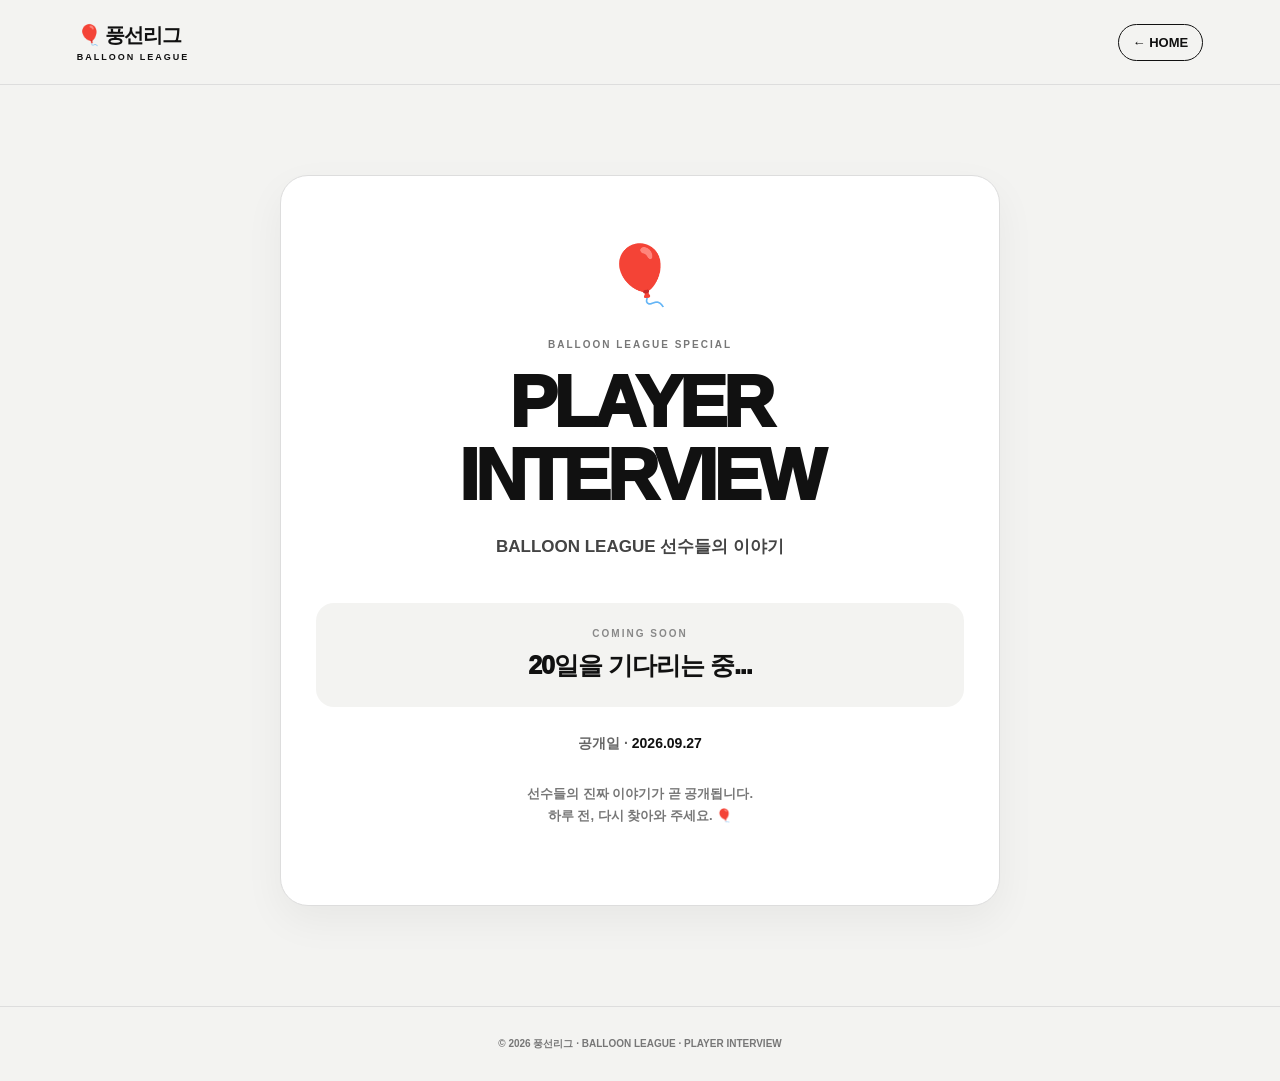
==== interview.html @ 8412a6e1 "Create interview.html" ====
<!doctype html>
<html lang="ko">
<head>
<meta charset="utf-8">
<meta name="viewport" content="width=device-width,initial-scale=1">

<meta name="description" content="풍선리그 선수 인터뷰 공개 예정">
<title>PLAYER INTERVIEW | BALLOON LEAGUE</title>

<style>

/* =========================
   BALLOON LEAGUE
   PLAYER INTERVIEW TEASER
========================= */

* {
  box-sizing: border-box;
}

html {
  scroll-behavior: smooth;
}

body {
  margin: 0;
  min-height: 100vh;
  background: #f3f3f1;
  color: #111;
  font-family: Arial, "Noto Sans KR", sans-serif;
  display: flex;
  flex-direction: column;
}


/* =========================
   HEADER
========================= */

.header {
  width: 100%;
  padding: 22px 6%;
  display: flex;
  align-items: center;
  justify-content: space-between;
  border-bottom: 1px solid #ddd;
  background: #f3f3f1;
}

.logo {
  color: #111;
  text-decoration: none;
  font-weight: 900;
  font-size: 20px;
  letter-spacing: -1px;
}

.logo small {
  display: block;
  margin-top: 3px;
  font-size: 9px;
  letter-spacing: 2px;
  font-weight: 700;
}

.back {
  color: #111;
  text-decoration: none;
  font-size: 13px;
  font-weight: 800;
  border: 1px solid #111;
  padding: 10px 14px;
  border-radius: 999px;
  transition: .2s ease;
}

.back:hover {
  background: #111;
  color: #fff;
}


/* =========================
   MAIN
========================= */

.teaser {
  flex: 1;
  width: min(900px, 90%);
  margin: 0 auto;
  padding: 90px 20px 100px;

  display: flex;
  align-items: center;
  justify-content: center;
  text-align: center;
}

.teaser-box {
  width: 100%;
  max-width: 720px;
  padding: 65px 35px;

  background: #fff;
  border: 1px solid #ddd;
  border-radius: 28px;

  box-shadow: 0 15px 40px rgba(0,0,0,.05);
}


/* =========================
   BALLOON
========================= */

.balloon {
  font-size: 58px;
  margin-bottom: 25px;
}


/* =========================
   LABEL
========================= */

.label {
  display: inline-block;
  margin-bottom: 18px;

  font-size: 10px;
  font-weight: 900;
  letter-spacing: 2px;
  color: #777;
}


/* =========================
   TITLE
========================= */

.teaser-box h1 {
  margin: 0;

  font-size: clamp(42px, 8vw, 72px);
  line-height: .95;
  font-weight: 1000;

  letter-spacing: -4px;
}

.teaser-box h1 em {
  display: block;
  margin-top: 5px;

  font-style: normal;
}


/* =========================
   SUBTITLE
========================= */

.subtitle {
  margin: 25px 0 0;

  font-size: 17px;
  font-weight: 700;
  color: #444;
}


/* =========================
   WAITING MESSAGE
========================= */

.waiting {
  margin: 45px auto 0;
  padding: 25px;

  background: #f3f3f1;
  border-radius: 18px;
}

.waiting small {
  display: block;

  margin-bottom: 10px;

  font-size: 10px;
  font-weight: 900;
  letter-spacing: 2px;
  color: #888;
}

.waiting strong {
  display: block;

  font-size: 25px;
  font-weight: 1000;
  letter-spacing: -1px;
}


/* =========================
   DATE
========================= */

.date {
  margin-top: 28px;

  font-size: 14px;
  font-weight: 800;
  color: #666;
}

.date strong {
  color: #111;
}


/* =========================
   MESSAGE
========================= */

.message {
  margin-top: 30px;

  font-size: 13px;
  line-height: 1.7;
  color: #777;
  font-weight: 600;
}


/* =========================
   FOOTER
========================= */

footer {
  padding: 30px 20px;

  text-align: center;

  border-top: 1px solid #ddd;

  color: #777;
  font-size: 10px;
  font-weight: 700;
}


/* =========================
   MOBILE
========================= */

@media (max-width: 600px) {

  .header {
    padding: 18px 5%;
  }

  .logo {
    font-size: 17px;
  }

  .back {
    font-size: 11px;
    padding: 8px 11px;
  }

  .teaser {
    width: 94%;
    padding: 55px 10px 70px;
  }

  .teaser-box {
    padding: 50px 22px;
    border-radius: 22px;
  }

  .balloon {
    font-size: 48px;
  }

  .teaser-box h1 {
    font-size: 48px;
    letter-spacing: -3px;
  }

  .subtitle {
    font-size: 14px;
  }

  .waiting {
    margin-top: 35px;
    padding: 21px;
  }

  .waiting strong {
    font-size: 21px;
  }

}

</style>
</head>


<body>


<!-- =========================
     HEADER
========================= -->

<header class="header">

  <a class="logo" href="index.html">
    🎈 풍선리그
    <small>BALLOON LEAGUE</small>
  </a>

  <a class="back" href="index.html">
    ← HOME
  </a>

</header>


<!-- =========================
     TEASER
========================= -->

<main class="teaser">

  <section class="teaser-box">

    <div class="balloon">
      🎈
    </div>

    <span class="label">
      BALLOON LEAGUE SPECIAL
    </span>

    <h1>
      PLAYER
      <em>INTERVIEW</em>
    </h1>

    <p class="subtitle">
      BALLOON LEAGUE 선수들의 이야기
    </p>


    <!-- WAITING -->

    <div class="waiting">

      <small>
        COMING SOON
      </small>

      <strong>
        20일을 기다리는 중...
      </strong>

    </div>


    <!-- DATE -->

    <div class="date">
      공개일 · <strong>2026.09.27</strong>
    </div>


    <!-- MESSAGE -->

    <p class="message">
      선수들의 진짜 이야기가 곧 공개됩니다.<br>
      하루 전, 다시 찾아와 주세요. 🎈
    </p>

  </section>

</main>


<!-- =========================
     FOOTER
========================= -->

<footer>
  © 2026 풍선리그 · BALLOON LEAGUE · PLAYER INTERVIEW
</footer>


</body>
</html>
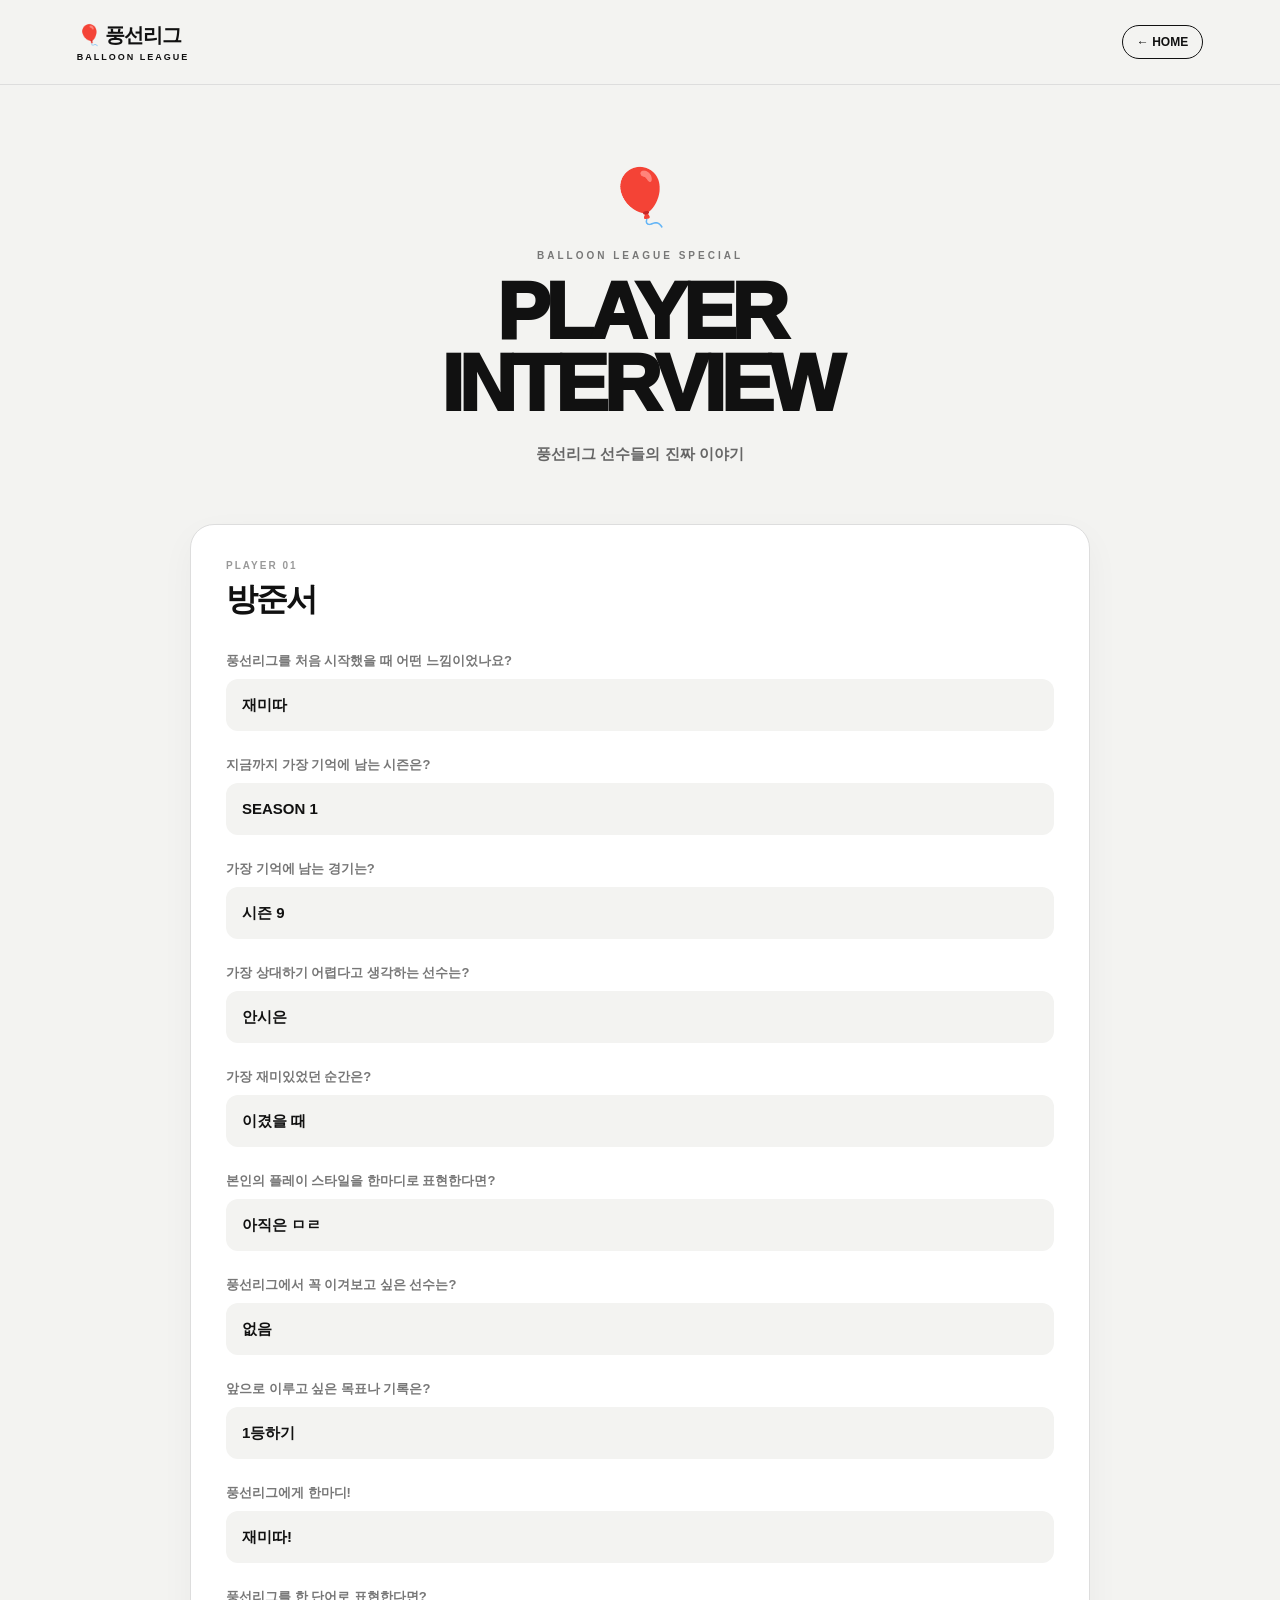
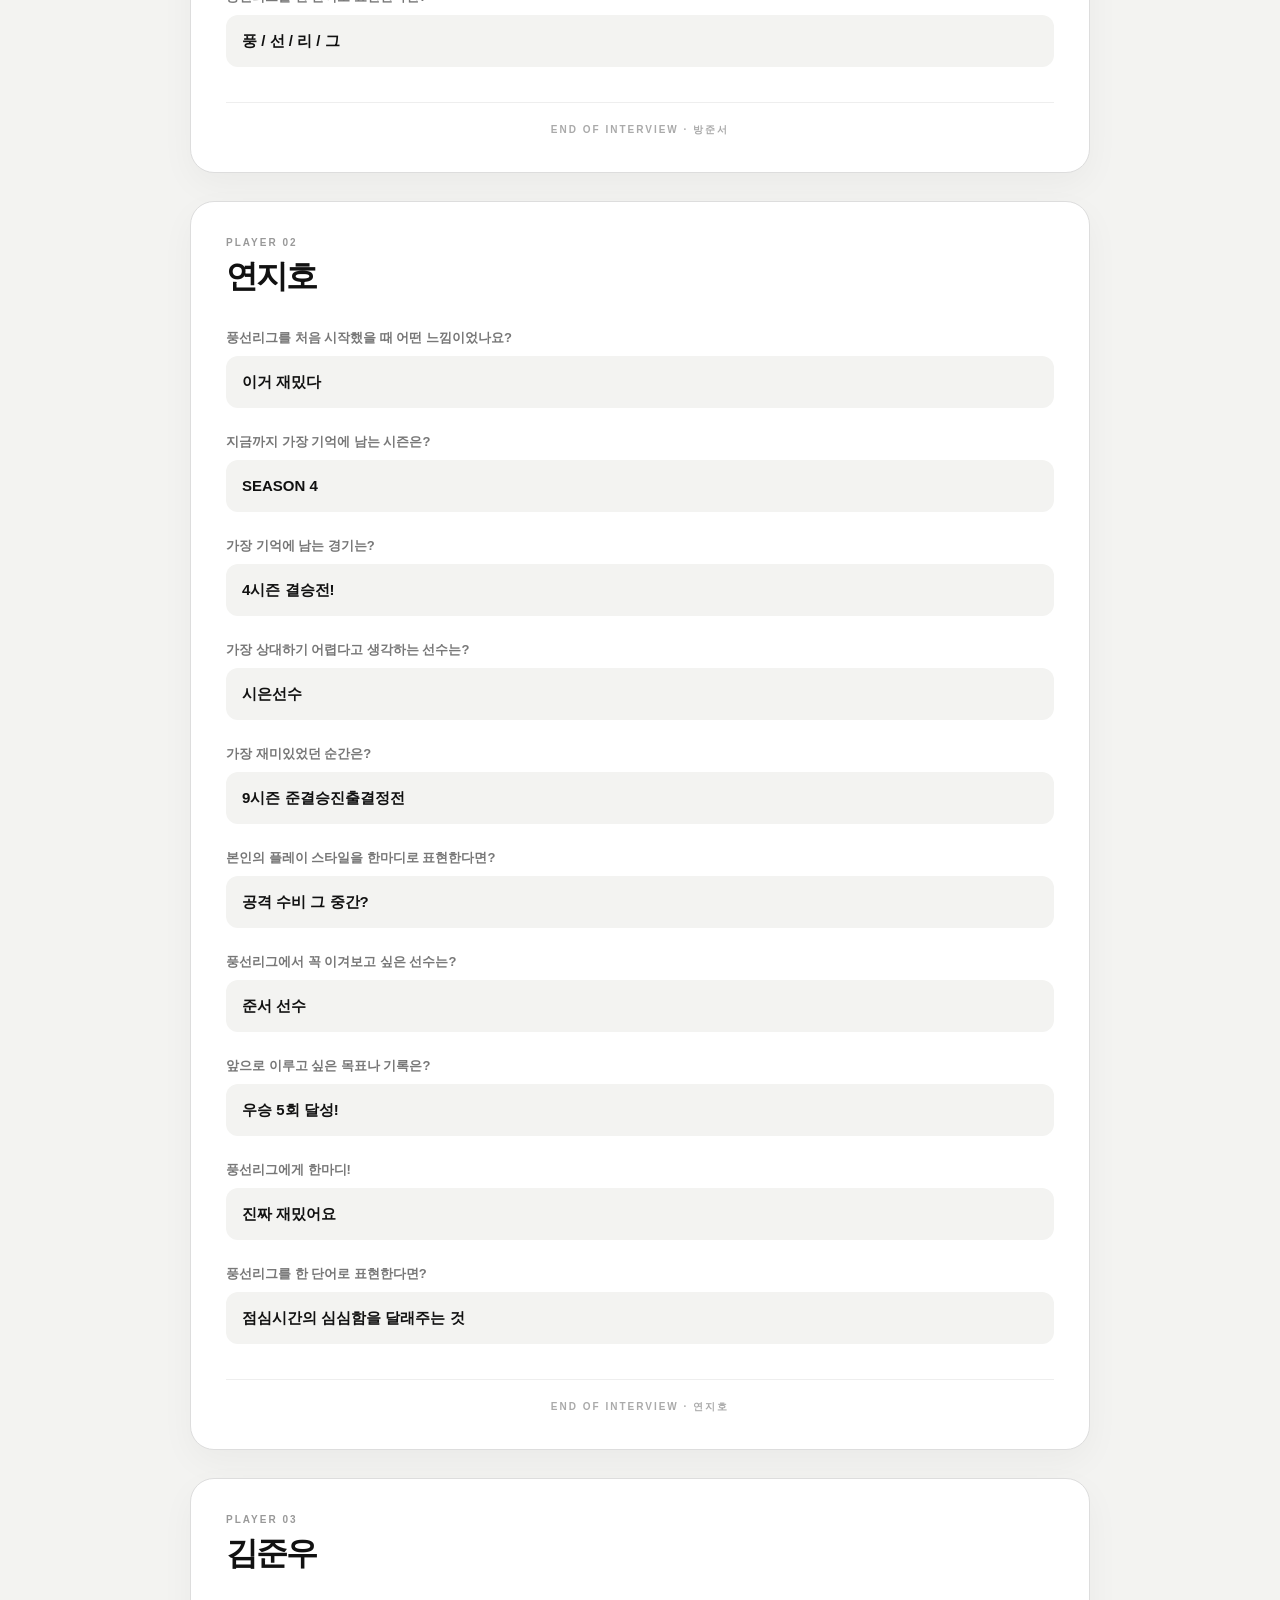
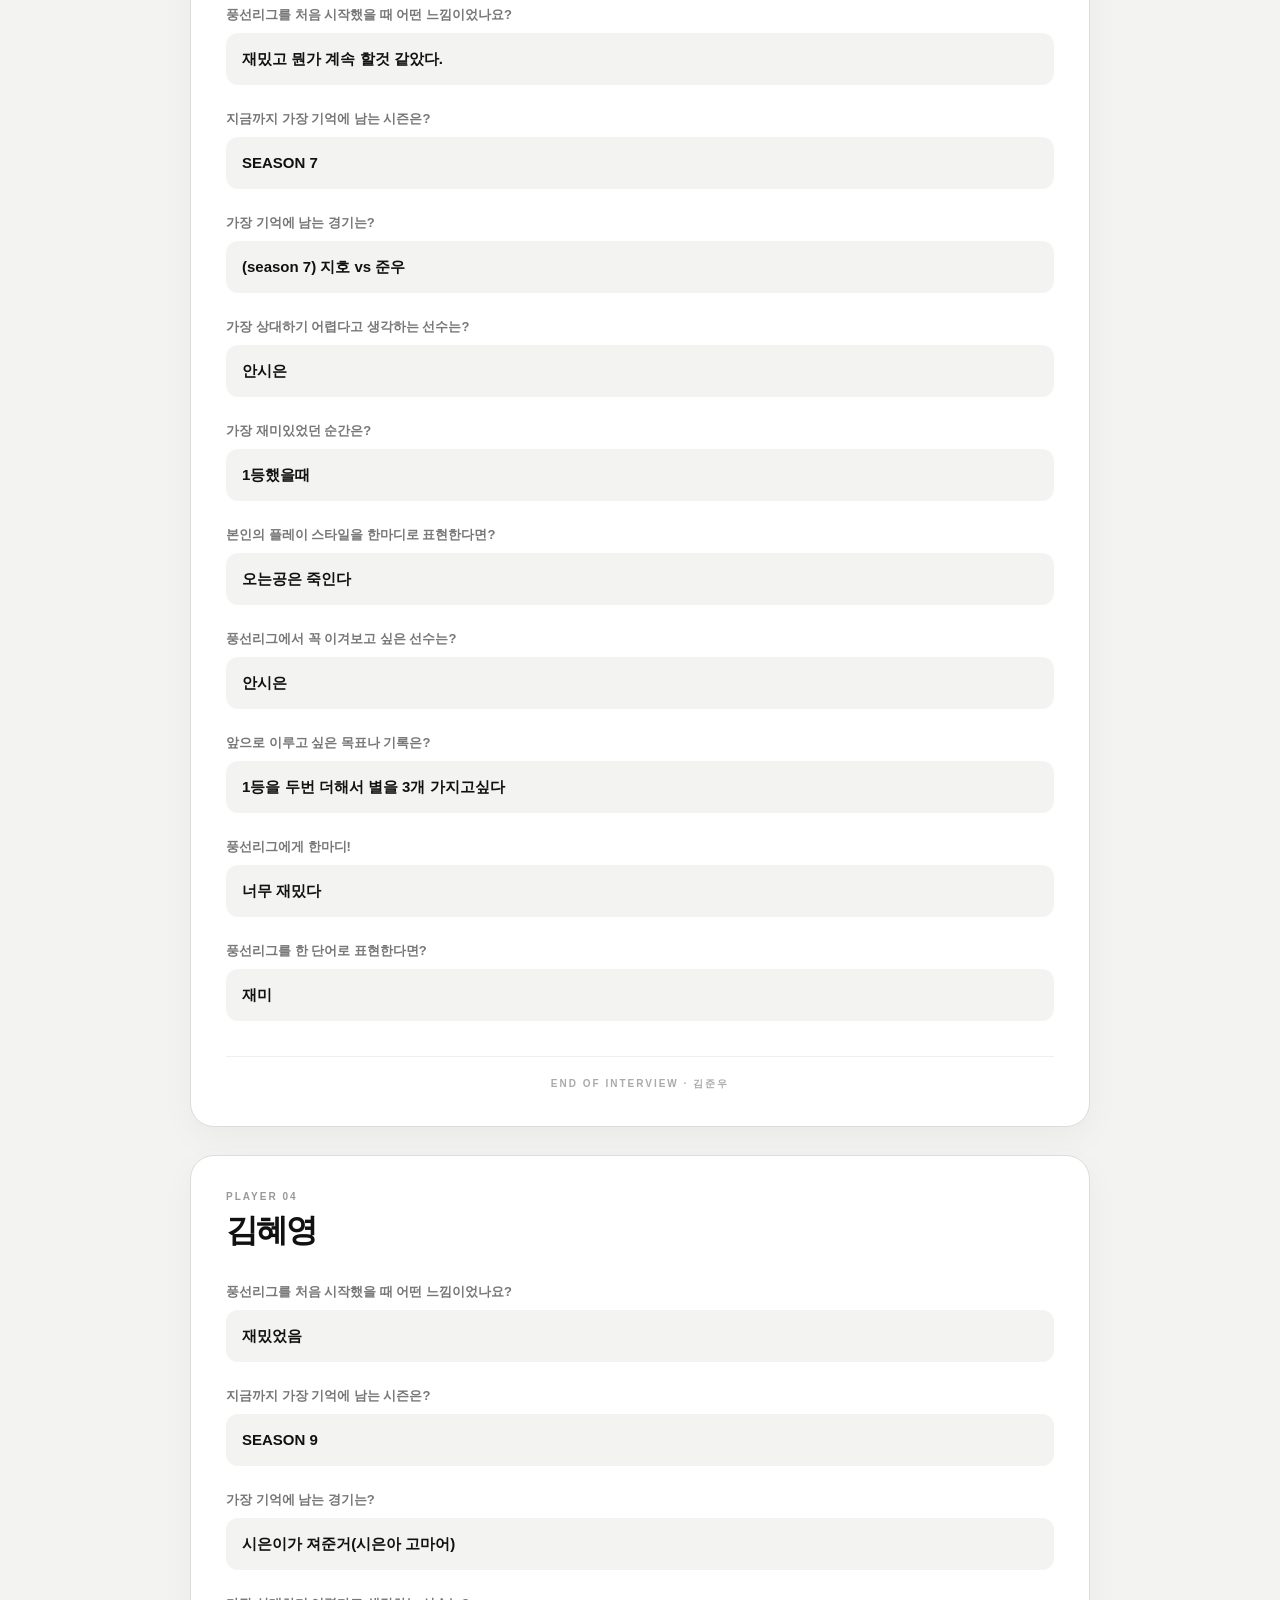
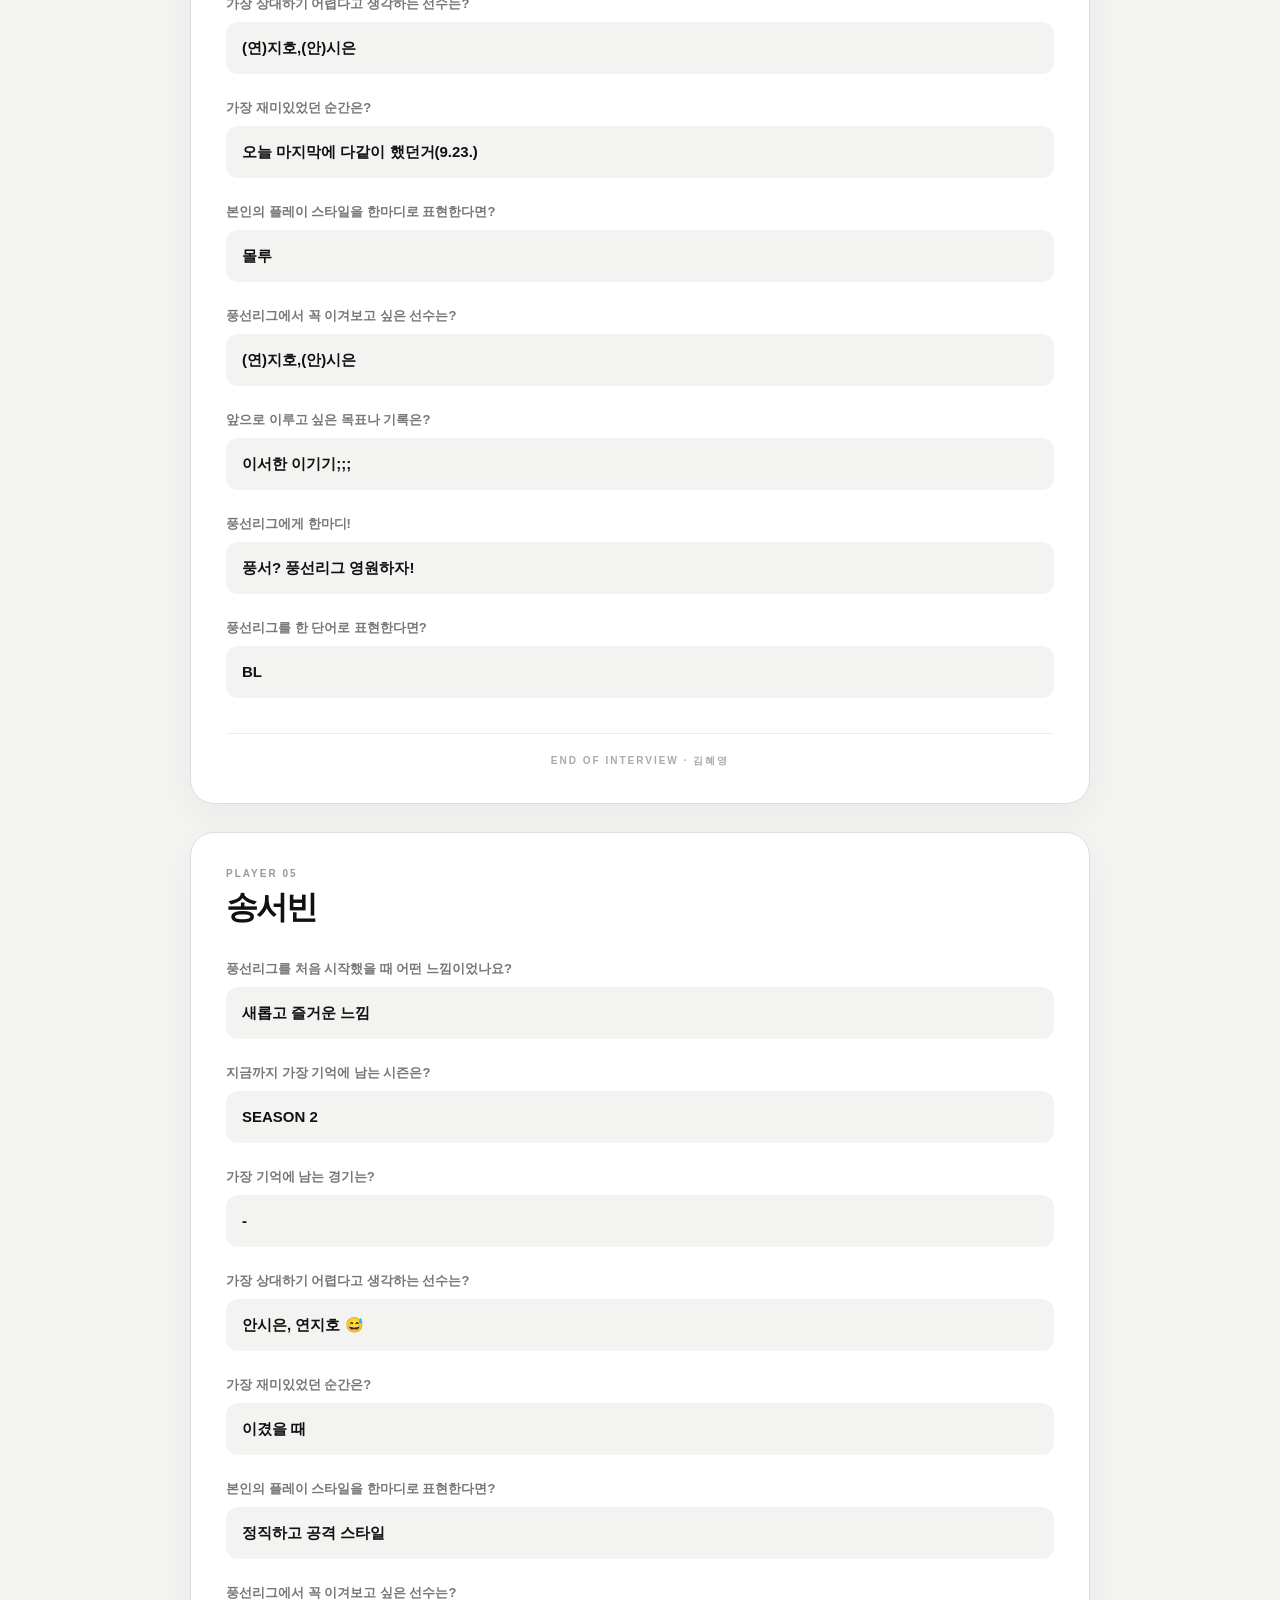
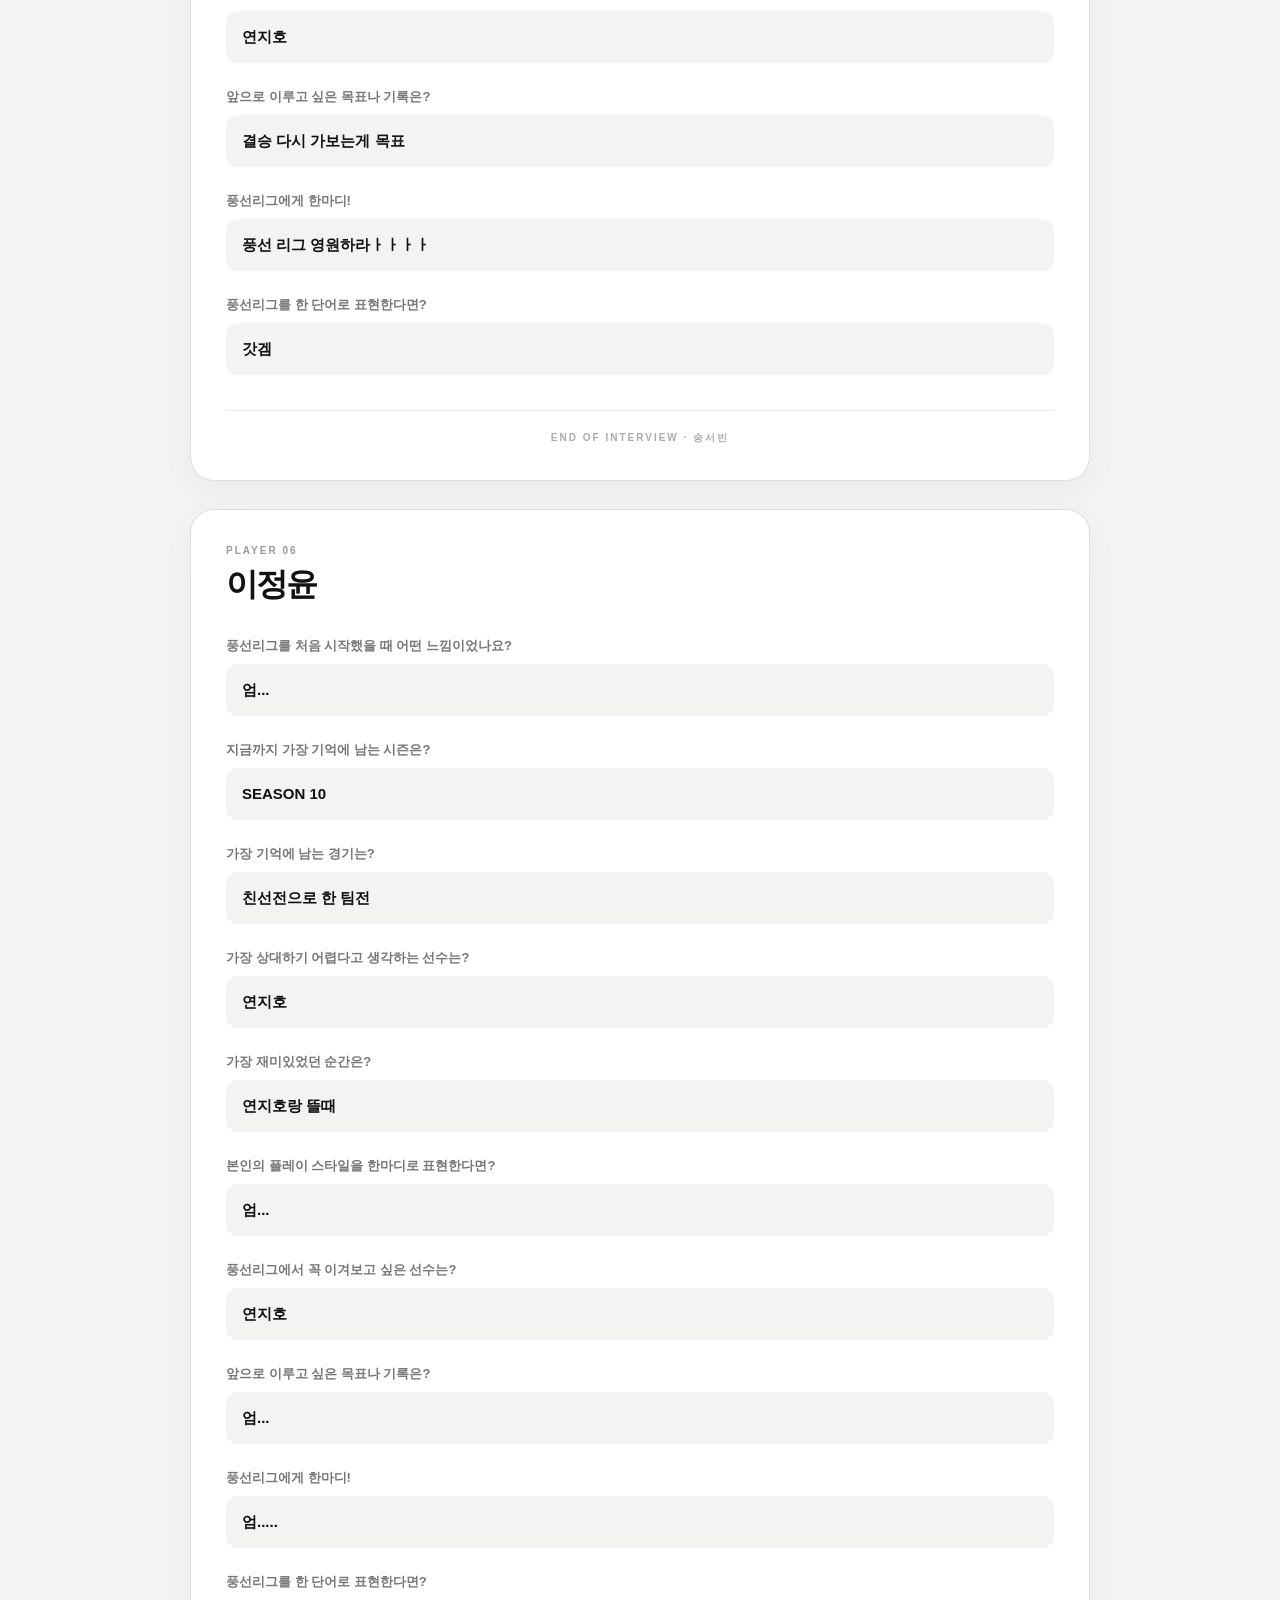
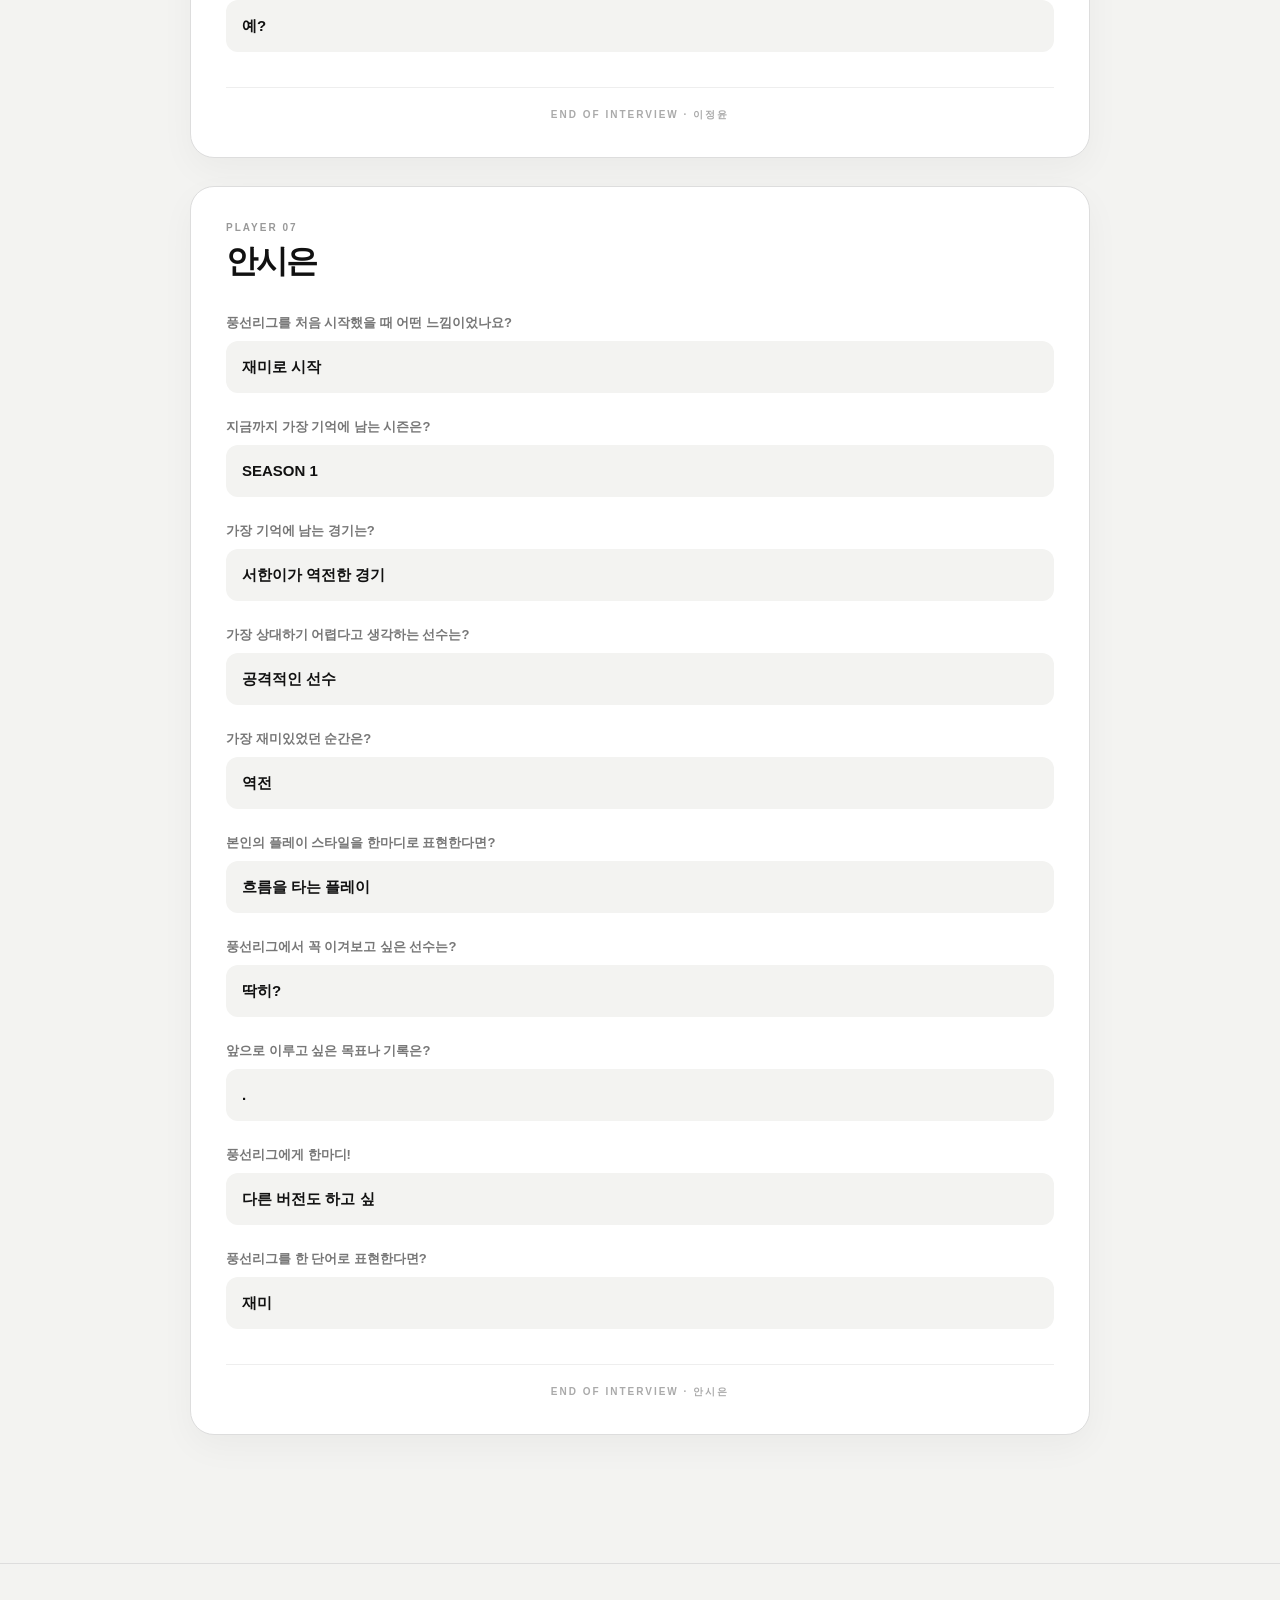
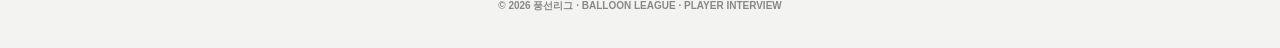
==== commit db936bca: "Update interview.html" ====
--- a/interview.html
+++ b/interview.html
@@ -4,14 +4,13 @@
 <meta charset="utf-8">
 <meta name="viewport" content="width=device-width,initial-scale=1">
 
-<meta name="description" content="풍선리그 선수 인터뷰 공개 예정">
+<meta name="description" content="BALLOON LEAGUE PLAYER INTERVIEW">
 <title>PLAYER INTERVIEW | BALLOON LEAGUE</title>
 
 <style>
 
 /* =========================
-   BALLOON LEAGUE
-   PLAYER INTERVIEW TEASER
+   BASIC
 ========================= */
 
 * {
@@ -24,12 +23,9 @@
 
 body {
   margin: 0;
-  min-height: 100vh;
   background: #f3f3f1;
   color: #111;
   font-family: Arial, "Noto Sans KR", sans-serif;
-  display: flex;
-  flex-direction: column;
 }
 
 
@@ -38,20 +34,19 @@
 ========================= */
 
 .header {
-  width: 100%;
   padding: 22px 6%;
+  border-bottom: 1px solid #ddd;
   display: flex;
   align-items: center;
   justify-content: space-between;
-  border-bottom: 1px solid #ddd;
   background: #f3f3f1;
 }
 
 .logo {
+  text-decoration: none;
   color: #111;
-  text-decoration: none;
+  font-size: 20px;
   font-weight: 900;
-  font-size: 20px;
   letter-spacing: -1px;
 }
 
@@ -60,175 +55,141 @@
   margin-top: 3px;
   font-size: 9px;
   letter-spacing: 2px;
+}
+
+.back {
+  text-decoration: none;
+  color: #111;
+  border: 1px solid #111;
+  border-radius: 999px;
+  padding: 9px 14px;
+  font-size: 12px;
+  font-weight: 800;
+}
+
+
+/* =========================
+   HERO
+========================= */
+
+.hero {
+  text-align: center;
+  padding: 80px 20px 60px;
+}
+
+.hero-balloon {
+  font-size: 55px;
+  margin-bottom: 20px;
+}
+
+.hero-label {
+  font-size: 10px;
+  letter-spacing: 3px;
+  font-weight: 900;
+  color: #777;
+}
+
+.hero h1 {
+  margin: 15px 0 10px;
+  font-size: clamp(45px, 9vw, 80px);
+  line-height: .9;
+  letter-spacing: -5px;
+  font-weight: 1000;
+}
+
+.hero h1 span {
+  display: block;
+}
+
+.hero p {
+  margin: 25px 0 0;
+  color: #666;
+  font-size: 15px;
   font-weight: 700;
 }
 
-.back {
-  color: #111;
-  text-decoration: none;
-  font-size: 13px;
-  font-weight: 800;
-  border: 1px solid #111;
-  padding: 10px 14px;
-  border-radius: 999px;
-  transition: .2s ease;
-}
-
-.back:hover {
-  background: #111;
-  color: #fff;
-}
-
 
 /* =========================
-   MAIN
+   INTERVIEW LIST
 ========================= */
 
-.teaser {
-  flex: 1;
-  width: min(900px, 90%);
+.interviews {
+  width: min(900px, 92%);
   margin: 0 auto;
-  padding: 90px 20px 100px;
-
-  display: flex;
-  align-items: center;
-  justify-content: center;
-  text-align: center;
-}
-
-.teaser-box {
-  width: 100%;
-  max-width: 720px;
-  padding: 65px 35px;
-
+  padding-bottom: 100px;
+}
+
+
+/* =========================
+   PLAYER CARD
+========================= */
+
+.player-card {
   background: #fff;
   border: 1px solid #ddd;
-  border-radius: 28px;
-
-  box-shadow: 0 15px 40px rgba(0,0,0,.05);
+  border-radius: 24px;
+  padding: 35px;
+  margin-bottom: 28px;
+  box-shadow: 0 12px 35px rgba(0,0,0,.04);
+}
+
+.player-number {
+  font-size: 10px;
+  letter-spacing: 2px;
+  font-weight: 900;
+  color: #999;
+}
+
+.player-name {
+  margin: 7px 0 30px;
+  font-size: 32px;
+  font-weight: 1000;
+  letter-spacing: -2px;
 }
 
 
 /* =========================
-   BALLOON
+   QUESTION
 ========================= */
 
-.balloon {
-  font-size: 58px;
-  margin-bottom: 25px;
+.question {
+  margin-top: 25px;
+}
+
+.question:first-of-type {
+  margin-top: 0;
+}
+
+.question-title {
+  margin-bottom: 9px;
+  font-size: 13px;
+  font-weight: 900;
+  color: #777;
+}
+
+.answer {
+  padding: 14px 16px;
+  background: #f3f3f1;
+  border-radius: 12px;
+  font-size: 15px;
+  line-height: 1.6;
+  font-weight: 700;
 }
 
 
 /* =========================
-   LABEL
+   DIVIDER
 ========================= */
 
-.label {
-  display: inline-block;
-  margin-bottom: 18px;
-
+.interview-end {
+  margin-top: 35px;
+  padding-top: 20px;
+  border-top: 1px solid #eee;
+  text-align: center;
   font-size: 10px;
+  letter-spacing: 2px;
+  color: #aaa;
   font-weight: 900;
-  letter-spacing: 2px;
-  color: #777;
-}
-
-
-/* =========================
-   TITLE
-========================= */
-
-.teaser-box h1 {
-  margin: 0;
-
-  font-size: clamp(42px, 8vw, 72px);
-  line-height: .95;
-  font-weight: 1000;
-
-  letter-spacing: -4px;
-}
-
-.teaser-box h1 em {
-  display: block;
-  margin-top: 5px;
-
-  font-style: normal;
-}
-
-
-/* =========================
-   SUBTITLE
-========================= */
-
-.subtitle {
-  margin: 25px 0 0;
-
-  font-size: 17px;
-  font-weight: 700;
-  color: #444;
-}
-
-
-/* =========================
-   WAITING MESSAGE
-========================= */
-
-.waiting {
-  margin: 45px auto 0;
-  padding: 25px;
-
-  background: #f3f3f1;
-  border-radius: 18px;
-}
-
-.waiting small {
-  display: block;
-
-  margin-bottom: 10px;
-
-  font-size: 10px;
-  font-weight: 900;
-  letter-spacing: 2px;
-  color: #888;
-}
-
-.waiting strong {
-  display: block;
-
-  font-size: 25px;
-  font-weight: 1000;
-  letter-spacing: -1px;
-}
-
-
-/* =========================
-   DATE
-========================= */
-
-.date {
-  margin-top: 28px;
-
-  font-size: 14px;
-  font-weight: 800;
-  color: #666;
-}
-
-.date strong {
-  color: #111;
-}
-
-
-/* =========================
-   MESSAGE
-========================= */
-
-.message {
-  margin-top: 30px;
-
-  font-size: 13px;
-  line-height: 1.7;
-  color: #777;
-  font-weight: 600;
 }
 
 
@@ -237,13 +198,10 @@
 ========================= */
 
 footer {
-  padding: 30px 20px;
-
+  padding: 35px 20px;
+  border-top: 1px solid #ddd;
   text-align: center;
-
-  border-top: 1px solid #ddd;
-
-  color: #777;
+  color: #888;
   font-size: 10px;
   font-weight: 700;
 }
@@ -268,38 +226,32 @@
     padding: 8px 11px;
   }
 
-  .teaser {
-    width: 94%;
-    padding: 55px 10px 70px;
+  .hero {
+    padding: 55px 15px 45px;
   }
 
-  .teaser-box {
-    padding: 50px 22px;
-    border-radius: 22px;
+  .hero h1 {
+    font-size: 52px;
+    letter-spacing: -4px;
   }
 
-  .balloon {
-    font-size: 48px;
+  .player-card {
+    padding: 25px 20px;
+    border-radius: 20px;
   }
 
-  .teaser-box h1 {
-    font-size: 48px;
-    letter-spacing: -3px;
+  .player-name {
+    font-size: 27px;
   }
 
-  .subtitle {
+  .question-title {
+    font-size: 12px;
+  }
+
+  .answer {
     font-size: 14px;
   }
 
-  .waiting {
-    margin-top: 35px;
-    padding: 21px;
-  }
-
-  .waiting strong {
-    font-size: 21px;
-  }
-
 }
 
 </style>
@@ -315,12 +267,12 @@
 
 <header class="header">
 
-  <a class="logo" href="index.html">
+  <a href="index.html" class="logo">
     🎈 풍선리그
     <small>BALLOON LEAGUE</small>
   </a>
 
-  <a class="back" href="index.html">
+  <a href="index.html" class="back">
     ← HOME
   </a>
 
@@ -328,61 +280,572 @@
 
 
 <!-- =========================
-     TEASER
-========================= -->
-
-<main class="teaser">
-
-  <section class="teaser-box">
-
-    <div class="balloon">
-      🎈
-    </div>
-
-    <span class="label">
-      BALLOON LEAGUE SPECIAL
-    </span>
-
-    <h1>
-      PLAYER
-      <em>INTERVIEW</em>
-    </h1>
-
-    <p class="subtitle">
-      BALLOON LEAGUE 선수들의 이야기
-    </p>
-
-
-    <!-- WAITING -->
-
-    <div class="waiting">
-
-      <small>
-        COMING SOON
-      </small>
-
-      <strong>
-        20일을 기다리는 중...
-      </strong>
-
-    </div>
-
-
-    <!-- DATE -->
-
-    <div class="date">
-      공개일 · <strong>2026.09.27</strong>
-    </div>
-
-
-    <!-- MESSAGE -->
-
-    <p class="message">
-      선수들의 진짜 이야기가 곧 공개됩니다.<br>
-      하루 전, 다시 찾아와 주세요. 🎈
-    </p>
-
-  </section>
+     HERO
+========================= -->
+
+<section class="hero">
+
+  <div class="hero-balloon">🎈</div>
+
+  <div class="hero-label">
+    BALLOON LEAGUE SPECIAL
+  </div>
+
+  <h1>
+    PLAYER
+    <span>INTERVIEW</span>
+  </h1>
+
+  <p>
+    풍선리그 선수들의 진짜 이야기
+  </p>
+
+</section>
+
+
+<!-- =========================
+     INTERVIEWS
+========================= -->
+
+<main class="interviews">
+
+
+<!-- =========================
+     PLAYER 01
+========================= -->
+
+<article class="player-card">
+
+  <div class="player-number">
+    PLAYER 01
+  </div>
+
+  <h2 class="player-name">
+    방준서
+  </h2>
+
+  <div class="question">
+    <div class="question-title">
+      풍선리그를 처음 시작했을 때 어떤 느낌이었나요?
+    </div>
+    <div class="answer">
+      재미따
+    </div>
+  </div>
+
+  <div class="question">
+    <div class="question-title">
+      지금까지 가장 기억에 남는 시즌은?
+    </div>
+    <div class="answer">
+      SEASON 1
+    </div>
+  </div>
+
+  <div class="question">
+    <div class="question-title">
+      가장 기억에 남는 경기는?
+    </div>
+    <div class="answer">
+      시즌 9
+    </div>
+  </div>
+
+  <div class="question">
+    <div class="question-title">
+      가장 상대하기 어렵다고 생각하는 선수는?
+    </div>
+    <div class="answer">
+      안시은
+    </div>
+  </div>
+
+  <div class="question">
+    <div class="question-title">
+      가장 재미있었던 순간은?
+    </div>
+    <div class="answer">
+      이겼을 때
+    </div>
+  </div>
+
+  <div class="question">
+    <div class="question-title">
+      본인의 플레이 스타일을 한마디로 표현한다면?
+    </div>
+    <div class="answer">
+      아직은 ㅁㄹ
+    </div>
+  </div>
+
+  <div class="question">
+    <div class="question-title">
+      풍선리그에서 꼭 이겨보고 싶은 선수는?
+    </div>
+    <div class="answer">
+      없음
+    </div>
+  </div>
+
+  <div class="question">
+    <div class="question-title">
+      앞으로 이루고 싶은 목표나 기록은?
+    </div>
+    <div class="answer">
+      1등하기
+    </div>
+  </div>
+
+  <div class="question">
+    <div class="question-title">
+      풍선리그에게 한마디!
+    </div>
+    <div class="answer">
+      재미따!
+    </div>
+  </div>
+
+  <div class="question">
+    <div class="question-title">
+      풍선리그를 한 단어로 표현한다면?
+    </div>
+    <div class="answer">
+      풍 / 선 / 리 / 그
+    </div>
+  </div>
+
+  <div class="interview-end">
+    END OF INTERVIEW · 방준서
+  </div>
+
+</article>
+
+
+<!-- =========================
+     PLAYER 02
+========================= -->
+
+<article class="player-card">
+
+  <div class="player-number">
+    PLAYER 02
+  </div>
+
+  <h2 class="player-name">
+    연지호
+  </h2>
+
+  <div class="question">
+    <div class="question-title">풍선리그를 처음 시작했을 때 어떤 느낌이었나요?</div>
+    <div class="answer">이거 재밌다</div>
+  </div>
+
+  <div class="question">
+    <div class="question-title">지금까지 가장 기억에 남는 시즌은?</div>
+    <div class="answer">SEASON 4</div>
+  </div>
+
+  <div class="question">
+    <div class="question-title">가장 기억에 남는 경기는?</div>
+    <div class="answer">4시즌 결승전!</div>
+  </div>
+
+  <div class="question">
+    <div class="question-title">가장 상대하기 어렵다고 생각하는 선수는?</div>
+    <div class="answer">시은선수</div>
+  </div>
+
+  <div class="question">
+    <div class="question-title">가장 재미있었던 순간은?</div>
+    <div class="answer">9시즌 준결승진출결정전</div>
+  </div>
+
+  <div class="question">
+    <div class="question-title">본인의 플레이 스타일을 한마디로 표현한다면?</div>
+    <div class="answer">공격 수비 그 중간?</div>
+  </div>
+
+  <div class="question">
+    <div class="question-title">풍선리그에서 꼭 이겨보고 싶은 선수는?</div>
+    <div class="answer">준서 선수</div>
+  </div>
+
+  <div class="question">
+    <div class="question-title">앞으로 이루고 싶은 목표나 기록은?</div>
+    <div class="answer">우승 5회 달성!</div>
+  </div>
+
+  <div class="question">
+    <div class="question-title">풍선리그에게 한마디!</div>
+    <div class="answer">진짜 재밌어요</div>
+  </div>
+
+  <div class="question">
+    <div class="question-title">풍선리그를 한 단어로 표현한다면?</div>
+    <div class="answer">점심시간의 심심함을 달래주는 것</div>
+  </div>
+
+  <div class="interview-end">
+    END OF INTERVIEW · 연지호
+  </div>
+
+</article>
+
+
+<!-- =========================
+     PLAYER 03
+========================= -->
+
+<article class="player-card">
+
+  <div class="player-number">
+    PLAYER 03
+  </div>
+
+  <h2 class="player-name">
+    김준우
+  </h2>
+
+  <div class="question">
+    <div class="question-title">풍선리그를 처음 시작했을 때 어떤 느낌이었나요?</div>
+    <div class="answer">재밌고 뭔가 계속 할것 같았다.</div>
+  </div>
+
+  <div class="question">
+    <div class="question-title">지금까지 가장 기억에 남는 시즌은?</div>
+    <div class="answer">SEASON 7</div>
+  </div>
+
+  <div class="question">
+    <div class="question-title">가장 기억에 남는 경기는?</div>
+    <div class="answer">(season 7) 지호 vs 준우</div>
+  </div>
+
+  <div class="question">
+    <div class="question-title">가장 상대하기 어렵다고 생각하는 선수는?</div>
+    <div class="answer">안시은</div>
+  </div>
+
+  <div class="question">
+    <div class="question-title">가장 재미있었던 순간은?</div>
+    <div class="answer">1등했을때</div>
+  </div>
+
+  <div class="question">
+    <div class="question-title">본인의 플레이 스타일을 한마디로 표현한다면?</div>
+    <div class="answer">오는공은 죽인다</div>
+  </div>
+
+  <div class="question">
+    <div class="question-title">풍선리그에서 꼭 이겨보고 싶은 선수는?</div>
+    <div class="answer">안시은</div>
+  </div>
+
+  <div class="question">
+    <div class="question-title">앞으로 이루고 싶은 목표나 기록은?</div>
+    <div class="answer">1등을 두번 더해서 별을 3개 가지고싶다</div>
+  </div>
+
+  <div class="question">
+    <div class="question-title">풍선리그에게 한마디!</div>
+    <div class="answer">너무 재밌다</div>
+  </div>
+
+  <div class="question">
+    <div class="question-title">풍선리그를 한 단어로 표현한다면?</div>
+    <div class="answer">재미</div>
+  </div>
+
+  <div class="interview-end">
+    END OF INTERVIEW · 김준우
+  </div>
+
+</article>
+
+
+<!-- =========================
+     PLAYER 04
+========================= -->
+
+<article class="player-card">
+
+  <div class="player-number">
+    PLAYER 04
+  </div>
+
+  <h2 class="player-name">
+    김혜영
+  </h2>
+
+  <div class="question">
+    <div class="question-title">풍선리그를 처음 시작했을 때 어떤 느낌이었나요?</div>
+    <div class="answer">재밌었음</div>
+  </div>
+
+  <div class="question">
+    <div class="question-title">지금까지 가장 기억에 남는 시즌은?</div>
+    <div class="answer">SEASON 9</div>
+  </div>
+
+  <div class="question">
+    <div class="question-title">가장 기억에 남는 경기는?</div>
+    <div class="answer">시은이가 져준거(시은아 고마어)</div>
+  </div>
+
+  <div class="question">
+    <div class="question-title">가장 상대하기 어렵다고 생각하는 선수는?</div>
+    <div class="answer">(연)지호,(안)시은</div>
+  </div>
+
+  <div class="question">
+    <div class="question-title">가장 재미있었던 순간은?</div>
+    <div class="answer">오늘 마지막에 다같이 했던거(9.23.)</div>
+  </div>
+
+  <div class="question">
+    <div class="question-title">본인의 플레이 스타일을 한마디로 표현한다면?</div>
+    <div class="answer">몰루</div>
+  </div>
+
+  <div class="question">
+    <div class="question-title">풍선리그에서 꼭 이겨보고 싶은 선수는?</div>
+    <div class="answer">(연)지호,(안)시은</div>
+  </div>
+
+  <div class="question">
+    <div class="question-title">앞으로 이루고 싶은 목표나 기록은?</div>
+    <div class="answer">이서한 이기기;;;</div>
+  </div>
+
+  <div class="question">
+    <div class="question-title">풍선리그에게 한마디!</div>
+    <div class="answer">풍서? 풍선리그 영원하자!</div>
+  </div>
+
+  <div class="question">
+    <div class="question-title">풍선리그를 한 단어로 표현한다면?</div>
+    <div class="answer">BL</div>
+  </div>
+
+  <div class="interview-end">
+    END OF INTERVIEW · 김혜영
+  </div>
+
+</article>
+
+
+<!-- =========================
+     PLAYER 05
+========================= -->
+
+<article class="player-card">
+
+  <div class="player-number">
+    PLAYER 05
+  </div>
+
+  <h2 class="player-name">
+    송서빈
+  </h2>
+
+  <div class="question">
+    <div class="question-title">풍선리그를 처음 시작했을 때 어떤 느낌이었나요?</div>
+    <div class="answer">새롭고 즐거운 느낌</div>
+  </div>
+
+  <div class="question">
+    <div class="question-title">지금까지 가장 기억에 남는 시즌은?</div>
+    <div class="answer">SEASON 2</div>
+  </div>
+
+  <div class="question">
+    <div class="question-title">가장 기억에 남는 경기는?</div>
+    <div class="answer">-</div>
+  </div>
+
+  <div class="question">
+    <div class="question-title">가장 상대하기 어렵다고 생각하는 선수는?</div>
+    <div class="answer">안시은, 연지호 😅</div>
+  </div>
+
+  <div class="question">
+    <div class="question-title">가장 재미있었던 순간은?</div>
+    <div class="answer">이겼을 때</div>
+  </div>
+
+  <div class="question">
+    <div class="question-title">본인의 플레이 스타일을 한마디로 표현한다면?</div>
+    <div class="answer">정직하고 공격 스타일</div>
+  </div>
+
+  <div class="question">
+    <div class="question-title">풍선리그에서 꼭 이겨보고 싶은 선수는?</div>
+    <div class="answer">연지호</div>
+  </div>
+
+  <div class="question">
+    <div class="question-title">앞으로 이루고 싶은 목표나 기록은?</div>
+    <div class="answer">결승 다시 가보는게 목표</div>
+  </div>
+
+  <div class="question">
+    <div class="question-title">풍선리그에게 한마디!</div>
+    <div class="answer">풍선 리그 영원하라ㅏㅏㅏㅏ</div>
+  </div>
+
+  <div class="question">
+    <div class="question-title">풍선리그를 한 단어로 표현한다면?</div>
+    <div class="answer">갓겜</div>
+  </div>
+
+  <div class="interview-end">
+    END OF INTERVIEW · 송서빈
+  </div>
+
+</article>
+
+
+<!-- =========================
+     PLAYER 06
+========================= -->
+
+<article class="player-card">
+
+  <div class="player-number">
+    PLAYER 06
+  </div>
+
+  <h2 class="player-name">
+    이정윤
+  </h2>
+
+  <div class="question">
+    <div class="question-title">풍선리그를 처음 시작했을 때 어떤 느낌이었나요?</div>
+    <div class="answer">엄...</div>
+  </div>
+
+  <div class="question">
+    <div class="question-title">지금까지 가장 기억에 남는 시즌은?</div>
+    <div class="answer">SEASON 10</div>
+  </div>
+
+  <div class="question">
+    <div class="question-title">가장 기억에 남는 경기는?</div>
+    <div class="answer">친선전으로 한 팀전</div>
+  </div>
+
+  <div class="question">
+    <div class="question-title">가장 상대하기 어렵다고 생각하는 선수는?</div>
+    <div class="answer">연지호</div>
+  </div>
+
+  <div class="question">
+    <div class="question-title">가장 재미있었던 순간은?</div>
+    <div class="answer">연지호랑 뜰때</div>
+  </div>
+
+  <div class="question">
+    <div class="question-title">본인의 플레이 스타일을 한마디로 표현한다면?</div>
+    <div class="answer">엄...</div>
+  </div>
+
+  <div class="question">
+    <div class="question-title">풍선리그에서 꼭 이겨보고 싶은 선수는?</div>
+    <div class="answer">연지호</div>
+  </div>
+
+  <div class="question">
+    <div class="question-title">앞으로 이루고 싶은 목표나 기록은?</div>
+    <div class="answer">엄...</div>
+  </div>
+
+  <div class="question">
+    <div class="question-title">풍선리그에게 한마디!</div>
+    <div class="answer">엄.....</div>
+  </div>
+
+  <div class="question">
+    <div class="question-title">풍선리그를 한 단어로 표현한다면?</div>
+    <div class="answer">예?</div>
+  </div>
+
+  <div class="interview-end">
+    END OF INTERVIEW · 이정윤
+  </div>
+
+</article>
+
+
+<!-- =========================
+     PLAYER 07
+========================= -->
+
+<article class="player-card">
+
+  <div class="player-number">
+    PLAYER 07
+  </div>
+
+  <h2 class="player-name">
+    안시은
+  </h2>
+
+  <div class="question">
+    <div class="question-title">풍선리그를 처음 시작했을 때 어떤 느낌이었나요?</div>
+    <div class="answer">재미로 시작</div>
+  </div>
+
+  <div class="question">
+    <div class="question-title">지금까지 가장 기억에 남는 시즌은?</div>
+    <div class="answer">SEASON 1</div>
+  </div>
+
+  <div class="question">
+    <div class="question-title">가장 기억에 남는 경기는?</div>
+    <div class="answer">서한이가 역전한 경기</div>
+  </div>
+
+  <div class="question">
+    <div class="question-title">가장 상대하기 어렵다고 생각하는 선수는?</div>
+    <div class="answer">공격적인 선수</div>
+  </div>
+
+  <div class="question">
+    <div class="question-title">가장 재미있었던 순간은?</div>
+    <div class="answer">역전</div>
+  </div>
+
+  <div class="question">
+    <div class="question-title">본인의 플레이 스타일을 한마디로 표현한다면?</div>
+    <div class="answer">흐름을 타는 플레이</div>
+  </div>
+
+  <div class="question">
+    <div class="question-title">풍선리그에서 꼭 이겨보고 싶은 선수는?</div>
+    <div class="answer">딱히?</div>
+  </div>
+
+  <div class="question">
+    <div class="question-title">앞으로 이루고 싶은 목표나 기록은?</div>
+    <div class="answer">.</div>
+  </div>
+
+  <div class="question">
+    <div class="question-title">풍선리그에게 한마디!</div>
+    <div class="answer">다른 버전도 하고 싶</div>
+  </div>
+
+  <div class="question">
+    <div class="question-title">풍선리그를 한 단어로 표현한다면?</div>
+    <div class="answer">재미</div>
+  </div>
+
+  <div class="interview-end">
+    END OF INTERVIEW · 안시은
+  </div>
+
+</article>
+
 
 </main>
 
